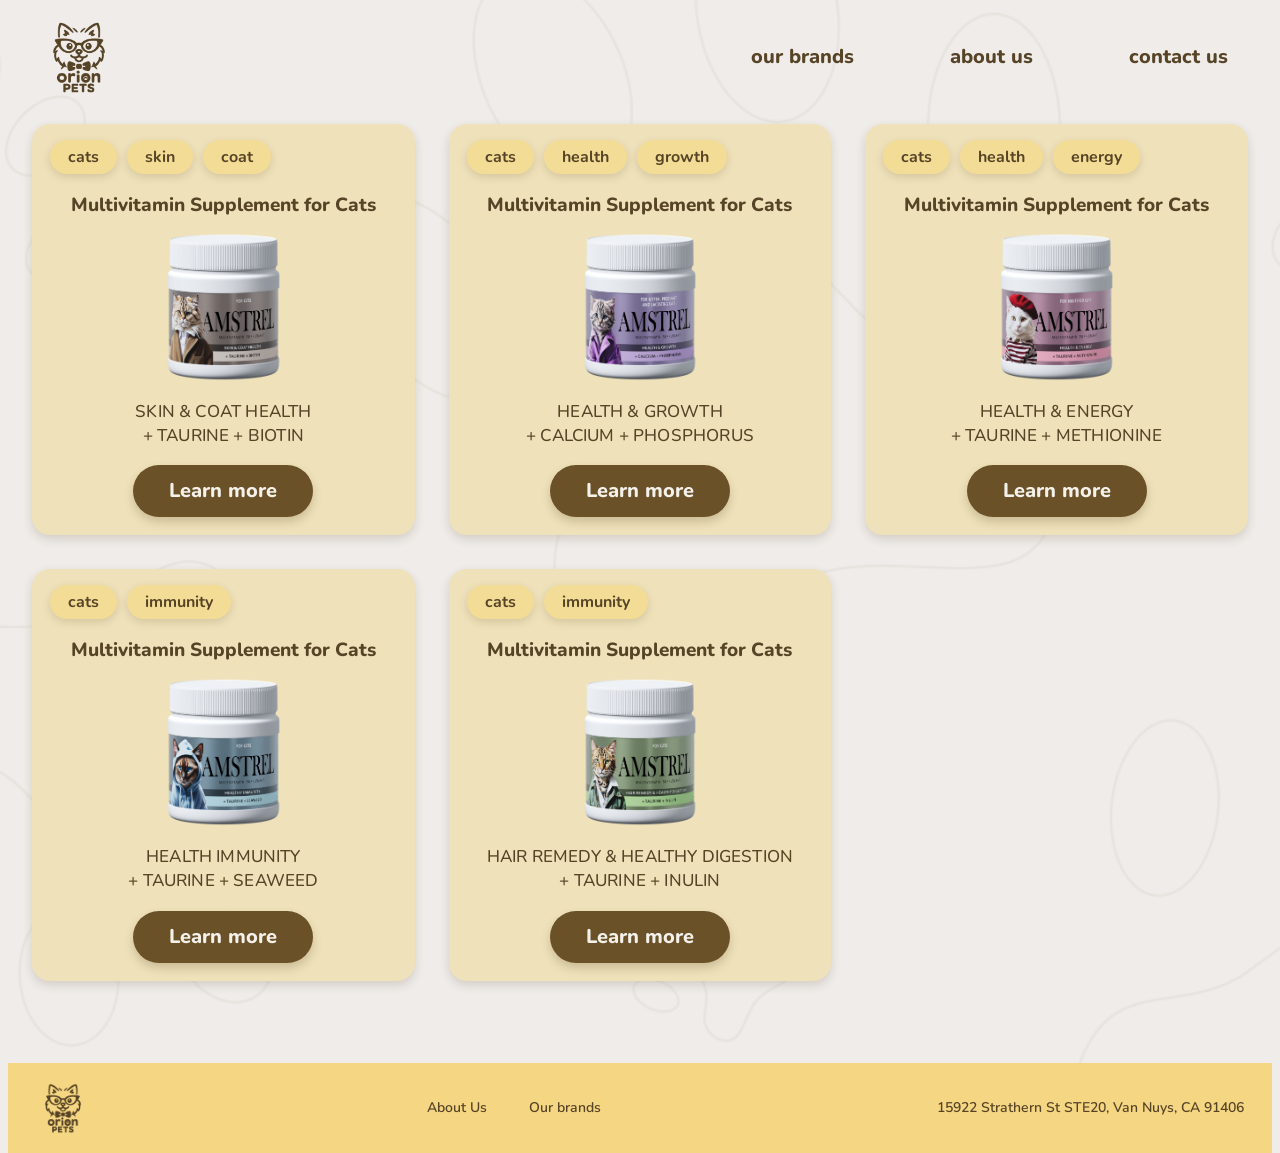
==== brands.html @ 27f341f9 "added brands page main structure + assets" ====
<!DOCTYPE html>
<html lang="en">
<head>
    <meta charset="UTF-8">
    <meta name="viewport" content="width=device-width, initial-scale=1.0">
    <title>Our Brands | Orion Pets</title>

    <link rel="stylesheet" href="brand-styles.css">
    <link href="https://fonts.googleapis.com/css2?family=Nunito:wght@400;500;600;700;800&display=swap" rel="stylesheet">
</head>
<body>
    <div class="page-wrapper">
        <nav class="navbar">
            <a href="index.html" class="logo-link">
                <img src="./assets/logo.png" alt="Orion Pets logo" class="logo">
            </a>

            <div class="nav-links">
                <a href="brands.html">our brands</a>
                <a href="index.html#about">about us</a>
                <a href="index.html#contact">contact us</a>
            </div>
        </nav>

        <main class="brands-page">
            <section class="brands-grid">

                <!-- CARD 1 done -->
                <article class="product-card">
                    <div class="product-tags">
                        <span class="product-tag">cats</span>
                        <span class="product-tag">skin</span>
                        <span class="product-tag">coat</span>
                    </div>

                    <h3 class="product-subtitle">Multivitamin Supplement for Cats</h3>

                    <div class="product-image-wrap">
                        <img src="./assets/cats_skin_coat.png" alt="Amstrel cat supplement for skin and coat health">
                    </div>

                    <p class="product-title">
                        SKIN & COAT HEALTH<br>
                        + TAURINE + BIOTIN
                    </p>

                    <a href="product-cat-skin-coat.html" class="product-btn">Learn more</a>
                </article>

                <!-- CARD 2 done -->
                <article class="product-card">
                    <div class="product-tags">
                        <span class="product-tag">cats</span>
                        <span class="product-tag">health</span>
                        <span class="product-tag">growth</span>
                    </div>

                    <h3 class="product-subtitle">Multivitamin Supplement for Cats</h3>

                    <div class="product-image-wrap">
                        <img src="./assets/cat_health_growth.png" alt="Amstrel cat supplement for health and growth">
                    </div>

                    <p class="product-title">
                        HEALTH & GROWTH<br>
                        + CALCIUM + PHOSPHORUS
                    </p>

                    <a href="product-cat-health-growth.html" class="product-btn">Learn more</a>
                </article>

                <!-- CARD 3 done -->
                <article class="product-card">
                    <div class="product-tags">
                        <span class="product-tag">cats</span>
                        <span class="product-tag">health</span>
                        <span class="product-tag">energy</span>
                    </div>

                    <h3 class="product-subtitle">Multivitamin Supplement for Cats</h3>

                    <div class="product-image-wrap">
                        <img src="./assets/cats_health_energy.png" alt="Amstrel cat supplement for health and energy">
                    </div>

                    <p class="product-title">
                        HEALTH & ENERGY<br>
                        + TAURINE + METHIONINE
                    </p>

                    <a href="product-cat-health-energy.html" class="product-btn">Learn more</a>
                </article>

                <!-- CARD 4 done-->
                <article class="product-card">
                    <div class="product-tags">
                        <span class="product-tag">cats</span>
                        <span class="product-tag">immunity</span>
                    </div>

                    <h3 class="product-subtitle">Multivitamin Supplement for Cats</h3>

                    <div class="product-image-wrap">
                        <img src="./assets/cats_immunity.png" alt="Amstrel cat supplement for immunity support">
                    </div>

                    <p class="product-title">
                        HEALTH IMMUNITY<br>
                        + TAURINE + SEAWEED
                    </p>

                    <a href="product-cat-immunity.html" class="product-btn">Learn more</a>
                </article>

                <!--- CARD 5 done-->
                <article class="product-card">
                    <div class="product-tags">
                        <span class="product-tag">cats</span>
                        <span class="product-tag">immunity</span>
                    </div>

                    <h3 class="product-subtitle">Multivitamin Supplement for Cats</h3>

                    <div class="product-image-wrap">
                        <img src="./assets/cats_taurine.png" alt="Amstrel cat supplement for healthy digestion and hair remedy">
                    </div>

                    <p class="product-title">
                        HAIR REMEDY & HEALTHY DIGESTION<br>
                        + TAURINE + INULIN
                    </p>

                    <a href="product-cat-hair-remedy.html" class="product-btn">Learn more</a>
                </article>
            </section>
        </main>

        <footer class="footer">
            <div class="footer-left">
                <img src="./assets/logo.png" alt="Orion Pets logo" class="footer-logo">
            </div>

            <div class="footer-center">
                <a href="index.html#about">About Us</a>
                <a href="brands.html">Our brands</a>
            </div>

            <div class="footer-right">
                <p>15922 Strathern St STE20, Van Nuys, CA 91406</p>
            </div>
        </footer>
    </div>
</body>
</html>
---- brand-styles.css ----
:root {
    --bg: #efece9;
    --text: #574427;
    --accent: #f5d682;
    --card: #efe1b6;
    --contact-bar: #574427;
    --shadow: 0 4px 10px rgba(87, 68, 39, 0.18);
    --radius: 15px;
    --max-width: 1280px;
}

* {
    box-sizing: border-box;
}

html {
    scroll-behavior: smooth;
}

body {
    margin: 0;
    min-height: 100vh;
    font-family: "Nunito", sans-serif;
    color: var(--text);
    background-color: var(--bg);
    background-image: url("./assets/bg.png");
    background-size: cover;
    background-position: center;
    background-repeat: no-repeat;
}

img {
    display: block;
    max-width: 100%;
}

a {
    color: inherit;
}

.page-wrapper {
    width: 100%;
    margin: 0 auto;
    padding: 0 8px;
}

/* NAVBAR */
.navbar {
    display: flex;
    align-items: center;
    justify-content: space-between;
    gap: 32px;
    padding: 18px 32px 10px;
}

.logo-link {
    flex-shrink: 0;
}

.logo {
    width: 78px;
    height: auto;
}

.nav-links {
    display: flex;
    align-items: center;
    justify-content: center;
    gap: 72px;
    flex-wrap: wrap;
}

.nav-links a {
    text-decoration: none;
    color: var(--text);
    font-weight: 800;
    font-size: 20px;
    line-height: 1;
    padding: 10px 12px;
    border-radius: 999px;
    transition: background-color 0.2s ease, color 0.2s ease, transform 0.2s ease;
}

.nav-links a:hover {
    background-color: #574427;
    color: #D9D9D9;
    transform: translateY(-1px);
}

/* MAIN */
main {
    padding: 8px 24px 40px;
}

/* HERO */
.hero {
    display: grid;
    grid-template-columns: 1fr 1.7fr;
    gap: 32px;
    align-items: start;
    margin-top: 8px;
}

.hero-image-card {
    border-radius: var(--radius);
    overflow: hidden;
    max-width: 380px;
}

.hero-image-card img {
    width: 100%;
    height: 100%;
    object-fit: cover;
}

.hero-content {
    max-width: 760px;
}

.hero-content h1 {
    margin: 0 0 12px;
    font-size: clamp(2rem, 3vw, 3rem);
    line-height: 1.1;
    font-weight: 800;
    text-decoration: none;
    text-decoration-thickness: 2px;
    text-underline-offset: 3px;
}

.hero-content p {
    margin: 0 0 20px;
    font-size: 20px;
    line-height: 1.45;
    max-width: 760px;
}

.btn {
    position: relative;
    display: inline-flex;
    align-items: center;
    justify-content: center;

    min-width: 220px;
    padding: 16px 32px;
    border-radius: 15px;
    text-decoration: none;
    font-size: 28px;
    font-weight: 800;
    box-shadow: var(--shadow);

    transition: all 0.2s ease;
}

.btn::after {
    content: "🐾";
    position: absolute;
    right: 16px; /* distance from edge */
    font-size: 20px;

    opacity: 0;
    transform: translateX(-6px);
    transition: all 0.2s ease;
}

.btn:hover::after {
    opacity: 1;
    transform: translateX(0);
}

.btn:hover {
    transform: translateY(-2px);
    box-shadow: 0 6px 14px rgba(87, 68, 39, 0.22);
    filter: brightness(1.02);
    gap: 12px;
}

.btn-primary {
    background-color: var(--accent);
    color: var(--text);
}

/* ABOUT */
.about-card {
    width: 100%;
    margin-top: 36px;
    background-color: var(--card);
    border-radius: var(--radius);
    box-shadow: var(--shadow);
    padding: 26px 34px;
    display: grid;
    grid-template-columns: 1.3fr 0.8fr;
    gap: 36px;
    align-items: center;
}

.about-text h2 {
    margin: 0 0 14px;
    font-size: 2rem;
    line-height: 1.1;
    font-weight: 800;
}

.about-text p {
    margin: 0 0 10px;
    font-size: 18px;
    line-height: 1.35;
    max-width: 700px;
}

.about-image-card {
    justify-self: end;
    width: 100%;
    max-width: 420px;
    border-radius: var(--radius);
    overflow: hidden;
}

.about-image-card img {
    width: 100%;
    height: 100%;
    object-fit: cover;
}

/* CONTACT */
.contact-section {
    margin-top: 34px;
    padding: 0 6px 10px;
}

.section-label {
    width: 100%;
    margin: 0 0 14px;
    background-color: var(--contact-bar);
    color: #ffffff;
    text-align: center;
    font-size: 2rem;
    font-weight: 800;
    line-height: 1;
    padding: 12px 20px;
    border-radius: var(--radius);
    box-shadow: var(--shadow);
}

.contact-intro {
    margin: 0 0 18px;
    text-align: center;
    font-size: 18px;
    font-weight: 600;
}

.contact-grid {
    display: grid;
    grid-template-columns: 0.95fr 1.05fr;
    gap: 36px;
    align-items: start;
    justify-items: center;
    max-width: 860px;
    margin: 0 auto;
}

.contact-details {
    width: 100%;
    max-width: 360px;
    padding-top: 6px;
}

.contact-item {
    display: flex;
    align-items: flex-start;
    gap: 12px;
    margin-bottom: 18px;
    font-size: 18px;
    font-weight: 600;
}

.contact-item a {
    text-decoration: none;
    border-bottom: 1px solid rgba(87, 68, 39, 0.35);
}

.contact-item a:hover {
    border-bottom-color: var(--text);
}

.contact-item p {
    margin: 0;
    line-height: 1.35;
}

.contact-icon {
    flex-shrink: 0;
    width: 28px;
    font-size: 22px;
    line-height: 1.1;
    text-align: center;
}

.map-card iframe {
    display: block;
    width: 100%;
    height: 100%;
    min-height: 220px;
}

/* FOOTER */
.footer {
    margin-top: 34px;
    background-color: var(--accent);
    padding: 18px 28px;
    display: grid;
    grid-template-columns: auto 1fr auto;
    align-items: center;
    gap: 24px;
}

.footer-logo {
    width: 54px;
    height: auto;
}

.footer-center {
    display: flex;
    align-items: center;
    justify-content: center;
    gap: 42px;
    flex-wrap: wrap;
}

.footer-center a,
.footer-right p {
    margin: 0;
    text-decoration: none;
    font-size: 14px;
    font-weight: 600;
}

.footer-right {
    text-align: right;
}

/* TABLET */
@media (max-width: 1100px) {
    .nav-links {
        gap: 40px;
    }

    .hero {
        grid-template-columns: 1fr;
    }

    .hero-image-card {
        max-width: 420px;
    }

    .about-card {
        grid-template-columns: 1fr;
    }

    .about-image-card {
        justify-self: start;
        max-width: 420px;
    }

    .contact-grid {
        grid-template-columns: 1fr;
    }

    .footer {
        grid-template-columns: 1fr;
        justify-items: center;
        text-align: center;
    }

    .footer-right {
        text-align: center;
    }
}

/* MOBILE */
@media (max-width: 700px) {
    .page-wrapper {
        padding: 0;
    }

    .navbar {
        flex-direction: column;
        align-items: center;
        gap: 16px;
        padding: 18px 18px 8px;
    }

    .logo {
        width: 64px;
    }

    .nav-links {
        gap: 12px;
        width: 100%;
    }

    .nav-links a {
        font-size: 16px;
        padding: 10px 12px;
    }

    main {
        padding: 8px 16px 28px;
    }

    .hero {
        gap: 22px;
    }

    .hero-content h1 {
        font-size: 1.9rem;
    }

    .hero-content p,
    .about-text p,
    .contact-intro,
    .contact-item {
        font-size: 16px;
    }

    .btn {
        width: 100%;
        min-width: 0;
        font-size: 24px;
        padding: 14px 20px;
    }

    .about-card {
        padding: 20px;
        gap: 22px;
    }

    .about-text h2 {
        font-size: 1.7rem;
    }

    .section-label {
        font-size: 1.6rem;
        padding: 12px 16px;
    }

    .footer {
        padding: 16px;
    }

    .footer-center {
        gap: 18px;
    }
}
/* BRANDS PAGE */
.brands-page {
    padding: 18px 24px 48px;
}

.brands-grid {
    display: grid;
    grid-template-columns: repeat(3, minmax(0, 1fr));
    gap: 34px;
    align-items: stretch;
}

.product-card {
    background-color: var(--card);
    border-radius: 18px;
    box-shadow: var(--shadow);
    padding: 16px 18px 18px;
    min-height: 395px;

    display: flex;
    flex-direction: column;
    align-items: center;
    text-align: center;

    position: relative;
    overflow: hidden;
}

.product-card::before {
    content: "";
    position: absolute;
    inset: 0;
    background-image: url("./assets/bg.png");
    background-size: cover;
    background-position: center;
    opacity: 0.08;
    pointer-events: none;
}

.product-card > * {
    position: relative;
    z-index: 1;
}

.product-tags {
    width: 100%;
    display: flex;
    flex-wrap: wrap;
    gap: 10px;
    justify-content: flex-start;
    margin-bottom: 14px;
}

.product-tag {
    display: inline-flex;
    align-items: center;
    justify-content: center;
    min-height: 34px;
    padding: 6px 18px;
    background-color: #f3dd96;
    color: var(--text);
    border-radius: 999px;
    font-size: 16px;
    font-weight: 700;
    line-height: 1;
    box-shadow: 0 3px 8px rgba(87, 68, 39, 0.18);
}

.product-subtitle {
    margin: 6px 0 14px;
    font-size: 19px;
    line-height: 1.25;
    font-weight: 800;
}

.product-image-wrap {
    width: 150px;
    height: 150px;
    margin-bottom: 18px;
    display: flex;
    align-items: center;
    justify-content: center;
}

.product-image-wrap img {
    width: 100%;
    height: 100%;
    object-fit: contain;
}

.product-title {
    margin: 0 0 18px;
    font-size: 17px;
    line-height: 1.4;
    font-weight: 500;
    letter-spacing: 0.01em;
    text-transform: uppercase;
}

.product-btn {
    margin-top: auto;
    display: inline-flex;
    align-items: center;
    justify-content: center;
    min-width: 180px;
    padding: 16px 24px;
    border-radius: 999px;
    background-color: #6b5128;
    color: #f4f1eb;
    text-decoration: none;
    font-size: 20px;
    font-weight: 800;
    line-height: 1;
    box-shadow: 0 5px 10px rgba(87, 68, 39, 0.24);
    transition: transform 0.2s ease, box-shadow 0.2s ease, filter 0.2s ease;
}

.product-btn:hover {
    transform: translateY(-2px);
    box-shadow: 0 7px 14px rgba(87, 68, 39, 0.28);
    filter: brightness(1.03);
}

/* TABLET */
@media (max-width: 1100px) {
    .brands-grid {
        grid-template-columns: repeat(2, minmax(0, 1fr));
    }
}

/* MOBILE */
@media (max-width: 700px) {
    .brands-page {
        padding: 10px 16px 32px;
    }

    .brands-grid {
        grid-template-columns: 1fr;
        gap: 22px;
    }

    .product-card {
        min-height: auto;
        padding: 16px;
    }

    .product-tag {
        font-size: 15px;
        padding: 6px 14px;
    }

    .product-subtitle {
        font-size: 18px;
    }

    .product-title {
        font-size: 16px;
    }

    .product-btn {
        width: 100%;
        min-width: 0;
        font-size: 18px;
        padding: 15px 20px;
    }
}
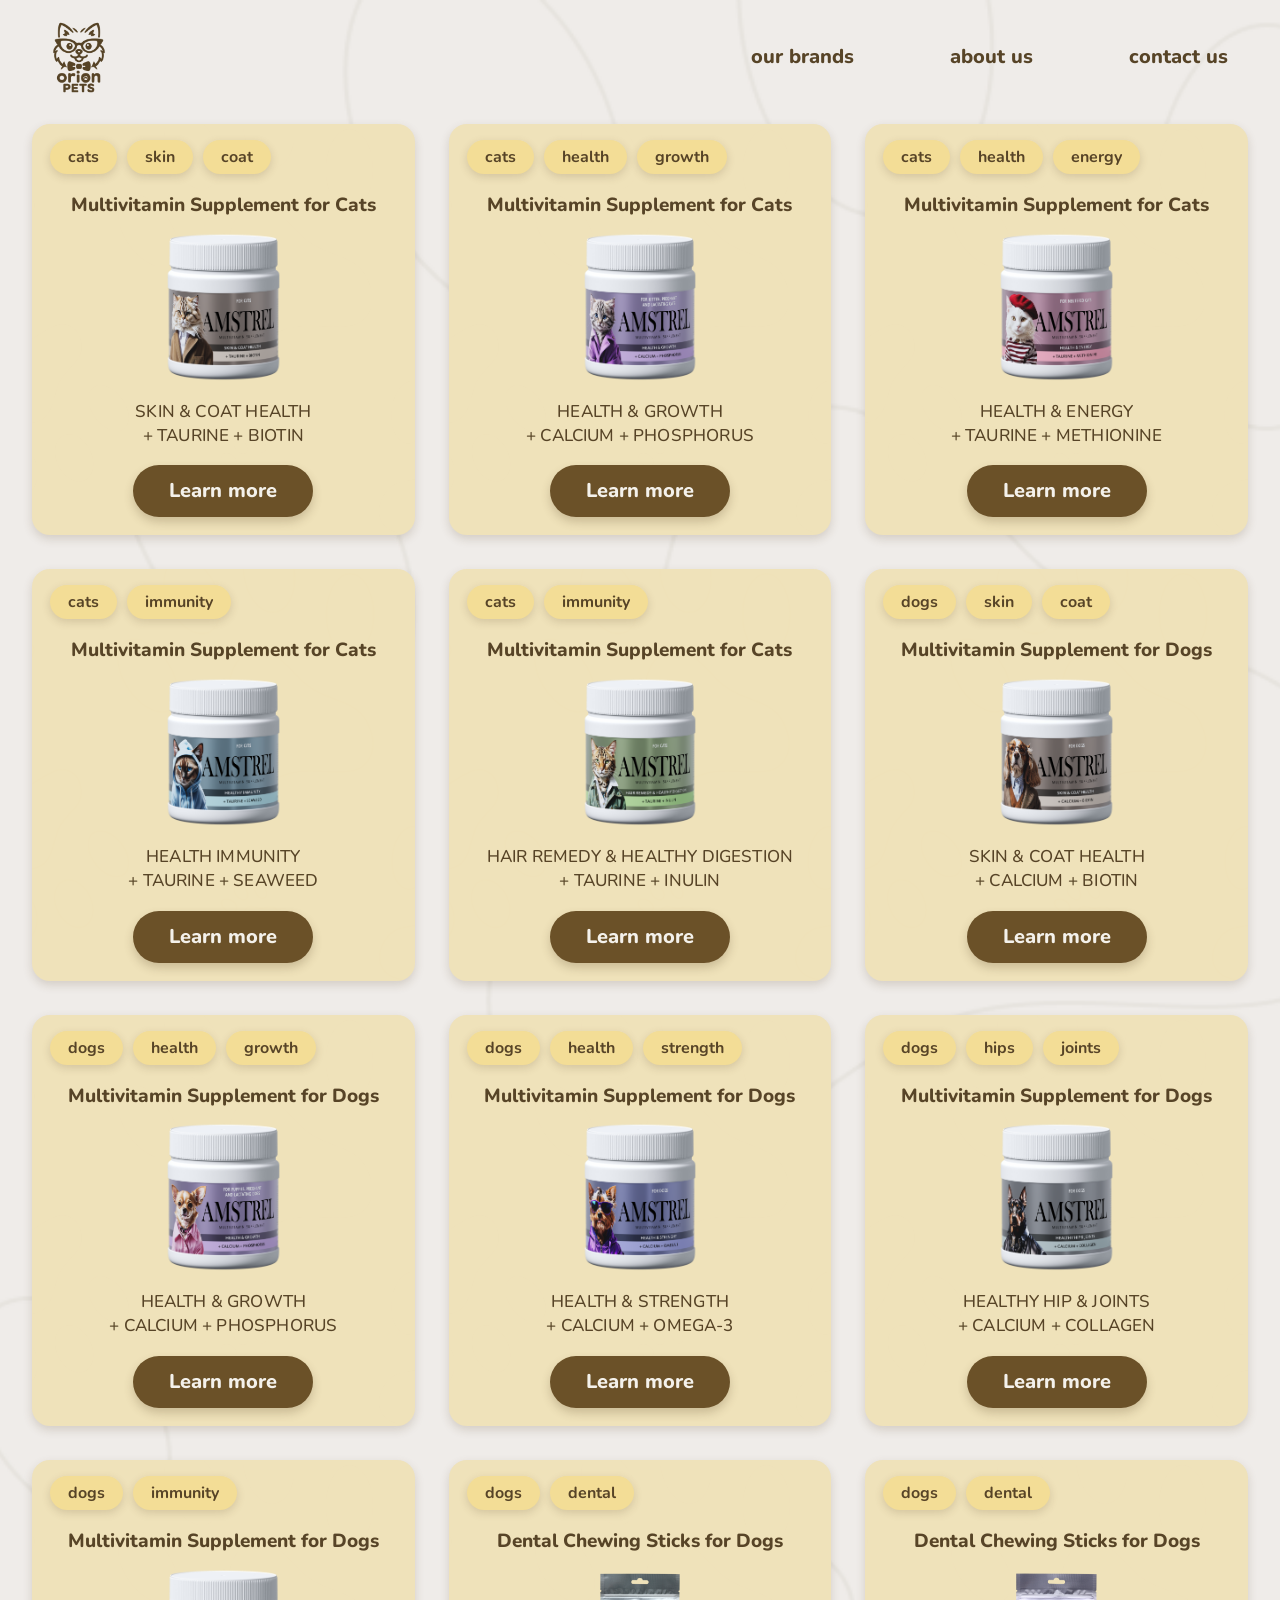
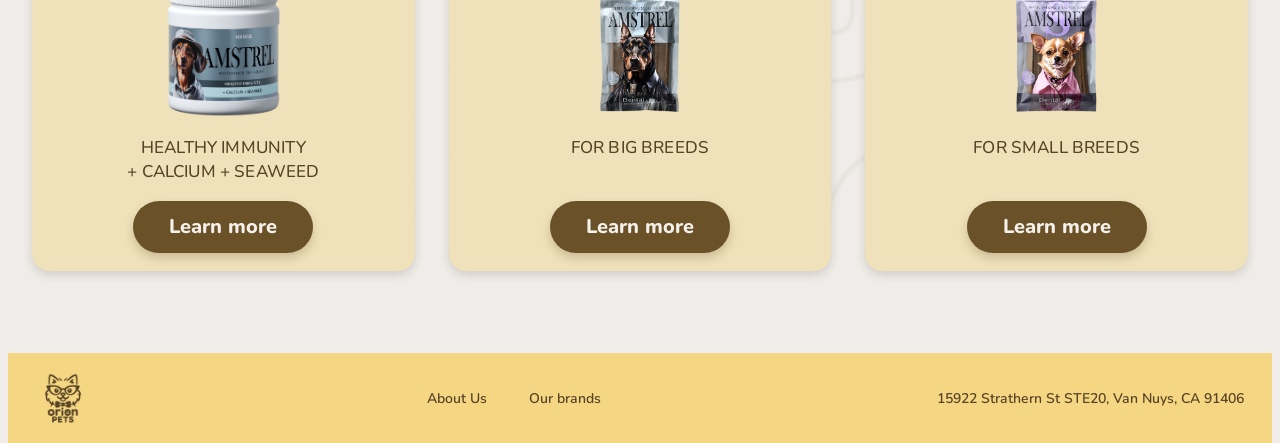
==== commit a2724a2b: "added the remaining product cards" ====
--- a/brands.html
+++ b/brands.html
@@ -132,6 +132,155 @@
 
                     <a href="product-cat-hair-remedy.html" class="product-btn">Learn more</a>
                 </article>
+
+                <!--- CARD 6 done-->
+                <article class="product-card">
+                    <div class="product-tags">
+                        <span class="product-tag">dogs</span>
+                        <span class="product-tag">skin</span>
+                        <span class="product-tag">coat</span>
+                    </div>
+
+                    <h3 class="product-subtitle">Multivitamin Supplement for Dogs</h3>
+
+                    <div class="product-image-wrap">
+                        <img src="./assets/dogs_calcium.png" alt="Amstrel dog supplement for skin and coat health">
+                    </div>
+
+                    <p class="product-title">
+                        SKIN & COAT HEALTH<br>
+                        + CALCIUM + BIOTIN
+                    </p>
+
+                    <a href="product-cat-skin-coat.html" class="product-btn">Learn more</a>
+                </article>
+
+                <!--- CARD 7 done-->
+                <article class="product-card">
+                    <div class="product-tags">
+                        <span class="product-tag">dogs</span>
+                        <span class="product-tag">health</span>
+                        <span class="product-tag">growth</span>
+                    </div>
+
+                    <h3 class="product-subtitle">Multivitamin Supplement for Dogs</h3>
+
+                    <div class="product-image-wrap">
+                        <img src="./assets/dogs_health_growth.png" alt="Amstrel dog supplement for health and growth">
+                    </div>
+
+                    <p class="product-title">
+                        HEALTH & GROWTH<br>
+                        + CALCIUM + PHOSPHORUS
+                    </p>
+
+                    <a href="product-dog-health-growth.html" class="product-btn">Learn more</a>
+                </article>
+
+                <!--- CARD 8 done-->
+                <article class="product-card">
+                    <div class="product-tags">
+                        <span class="product-tag">dogs</span>
+                        <span class="product-tag">health</span>
+                        <span class="product-tag">strength</span>
+                    </div>
+
+                    <h3 class="product-subtitle">Multivitamin Supplement for Dogs</h3>
+
+                    <div class="product-image-wrap">
+                        <img src="./assets/dogs_health_strength.png" alt="Amstrel dog supplement for health and strength">
+                    </div>
+
+                    <p class="product-title">
+                        HEALTH & STRENGTH<br>
+                        + CALCIUM + OMEGA-3
+                    </p>
+
+                    <a href="product-dog-health-strength.html" class="product-btn">Learn more</a>
+                </article>
+
+                <!--- CARD 8 done-->
+                <article class="product-card">
+                    <div class="product-tags">
+                        <span class="product-tag">dogs</span>
+                        <span class="product-tag">hips</span>
+                        <span class="product-tag">joints</span>
+                    </div>
+
+                    <h3 class="product-subtitle">Multivitamin Supplement for Dogs</h3>
+
+                    <div class="product-image-wrap">
+                        <img src="./assets/dogs_hips_joints.png" alt="Amstrel dog supplement for hip and joint health">
+                    </div>
+
+                    <p class="product-title">
+                        HEALTHY HIP & JOINTS<br>
+                        + CALCIUM + COLLAGEN
+                    </p>
+
+                    <a href="product-dog-hips-joints.html" class="product-btn">Learn more</a>
+                </article>
+
+                <!--- CARD 9 done-->
+                <article class="product-card">
+                    <div class="product-tags">
+                        <span class="product-tag">dogs</span>
+                        <span class="product-tag">immunity</span>
+                    </div>
+
+                    <h3 class="product-subtitle">Multivitamin Supplement for Dogs</h3>
+
+                    <div class="product-image-wrap">
+                        <img src="./assets/dogs_immunity.png" alt="Amstrel dog supplement for immune system support">
+                    </div>
+
+                    <p class="product-title">
+                        HEALTHY IMMUNITY<br>
+                        + CALCIUM + SEAWEED
+                    </p>
+
+                    <a href="product-dog-immunity.html" class="product-btn">Learn more</a>
+                </article>
+
+                <!--- CARD 10 done-->
+                <article class="product-card">
+                    <div class="product-tags">
+                        <span class="product-tag">dogs</span>
+                        <span class="product-tag">dental</span>
+                    </div>
+
+                    <h3 class="product-subtitle">Dental Chewing Sticks for Dogs</h3>
+
+                    <div class="product-image-wrap">
+                        <img src="./assets/sticks_big.png" alt="Dental Chewwing Sticks for Dogs (Big)">
+                    </div>
+
+                    <p class="product-title">
+                        For Big Breeds<br>
+                    </p>
+
+                    <a href="product-dog-dental.html" class="product-btn">Learn more</a>
+                </article>
+
+                <!--- CARD 11 done-->
+                <article class="product-card">
+                    <div class="product-tags">
+                        <span class="product-tag">dogs</span>
+                        <span class="product-tag">dental</span>
+                    </div>
+
+                    <h3 class="product-subtitle">Dental Chewing Sticks for Dogs</h3>
+
+                    <div class="product-image-wrap">
+                        <img src="./assets/sticks_small.png" alt="Dental Chewwing Sticks for Dogs (Small)">
+                    </div>
+
+                    <p class="product-title">
+                        For Small Breeds<br>
+                    </p>
+
+                    <a href="product-dog-dental.html" class="product-btn">Learn more</a>
+                </article>
             </section>
         </main>
 
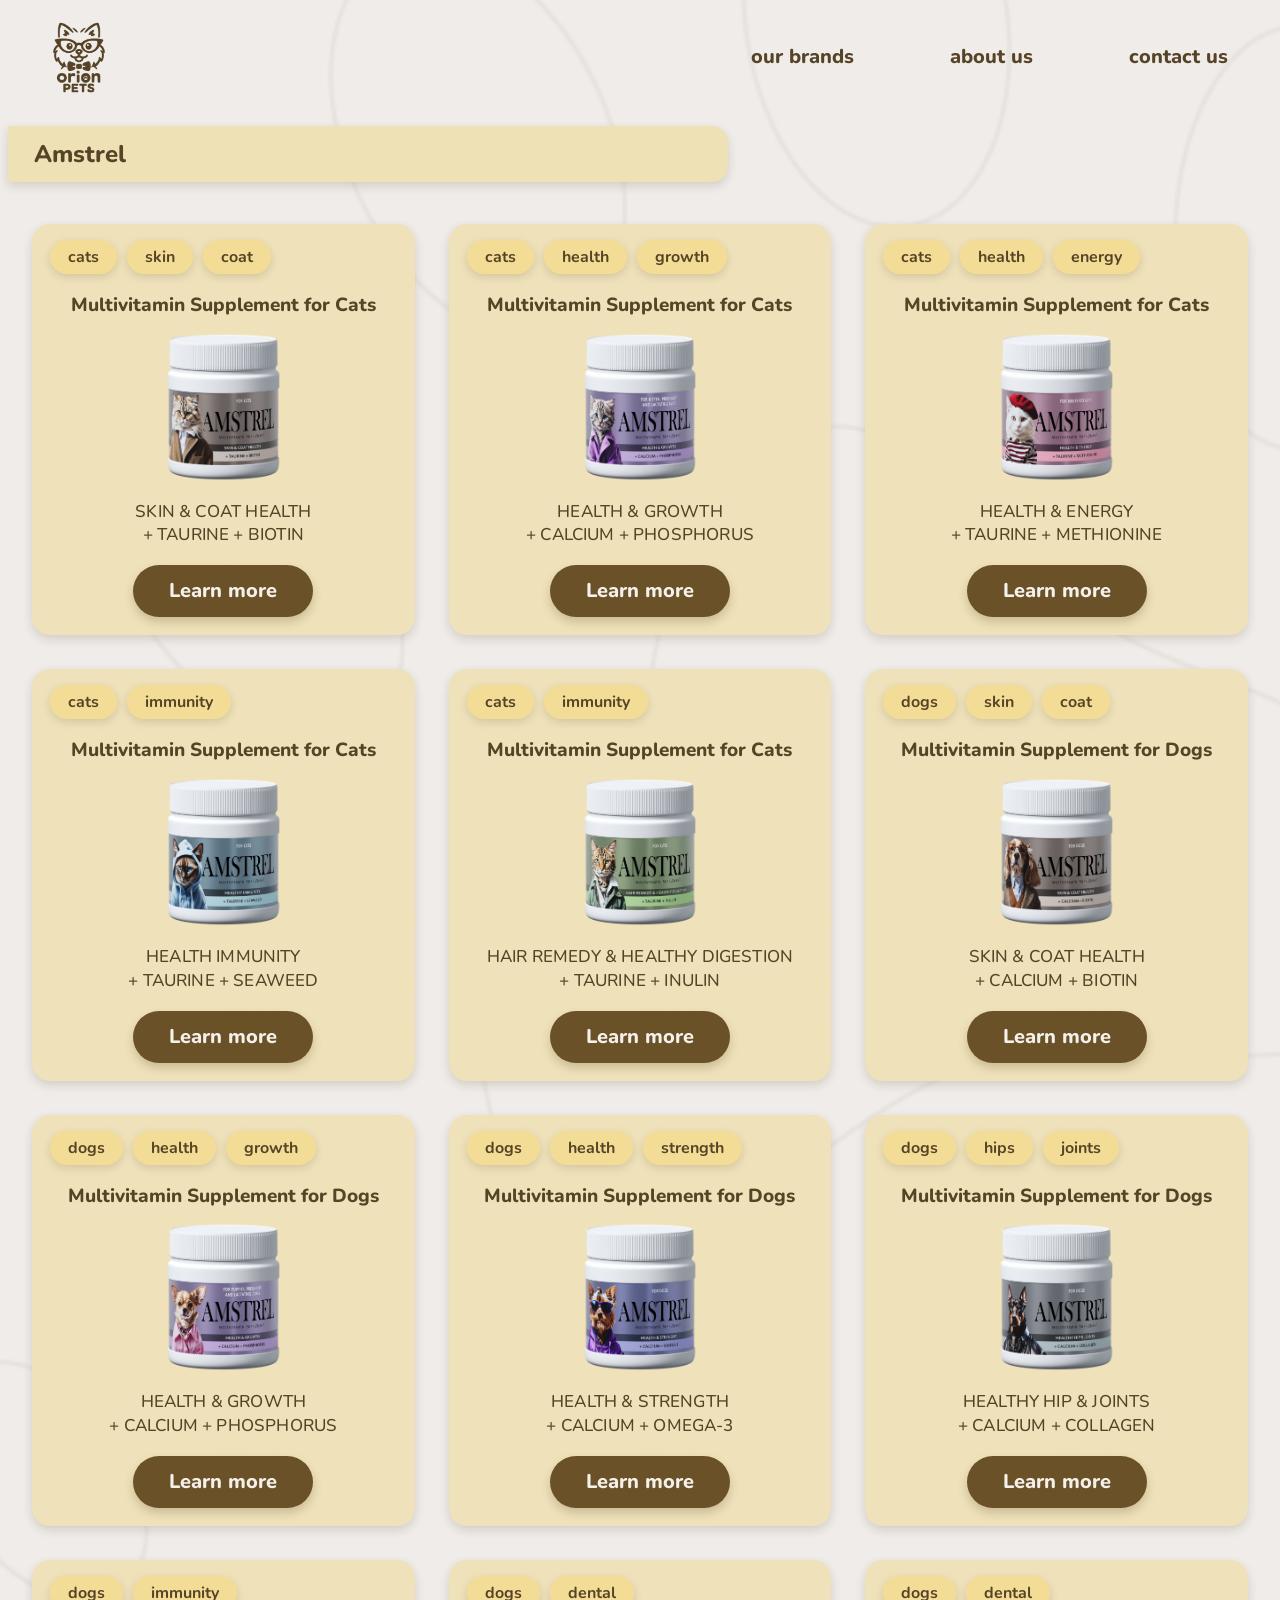
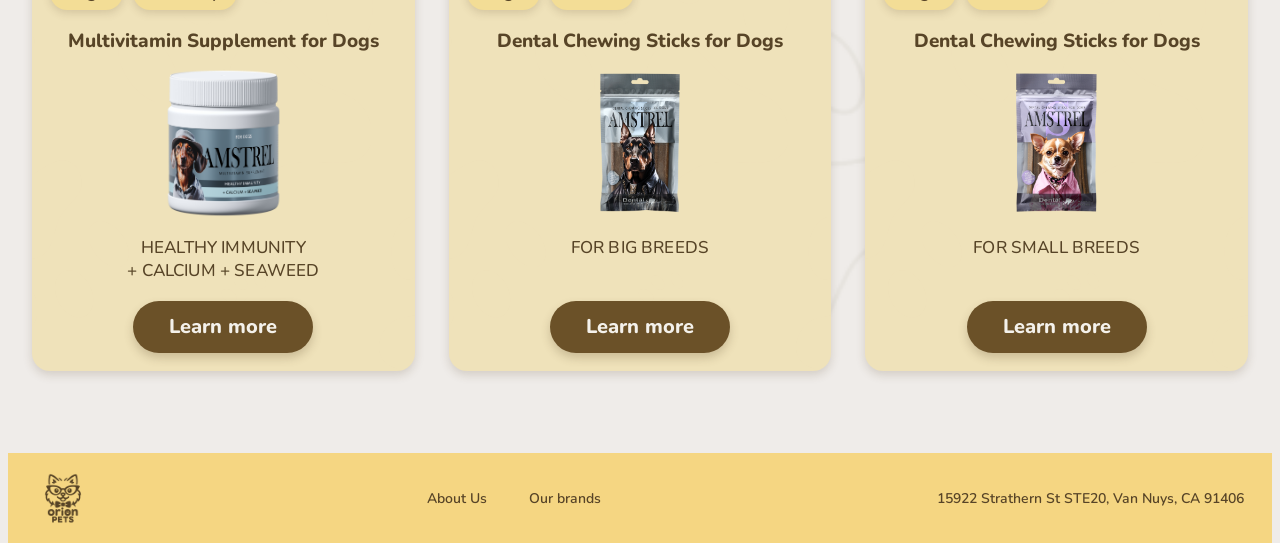
==== commit c248fe16: "added the amstrel name" ====
--- a/brands.html
+++ b/brands.html
@@ -21,6 +21,10 @@
                 <a href="index.html#contact">contact us</a>
             </div>
         </nav>
+        
+        <section class="brand-header">
+            <h2 class="brand-bar">Amstrel</h2>
+        </section>
 
         <main class="brands-page">
             <section class="brands-grid">
--- a/brand-styles.css
+++ b/brand-styles.css
@@ -92,6 +92,27 @@
     padding: 8px 24px 40px;
 }
 
+.brand-header {
+    width: 100%;
+    margin: 10px 0 24px;
+}
+
+.brand-bar {
+    width: 80%; /* control how far it goes */
+    max-width: 720px; /* optional cap */
+    
+    background-color: var(--card);
+    color: var(--text);
+
+    padding: 12px 26px;
+    border-radius: 0 16px 16px 0; /* only right side rounded */
+
+    font-size: 24px;
+    font-weight: 800;
+
+    box-shadow: var(--shadow);
+}
+
 /* HERO */
 .hero {
     display: grid;
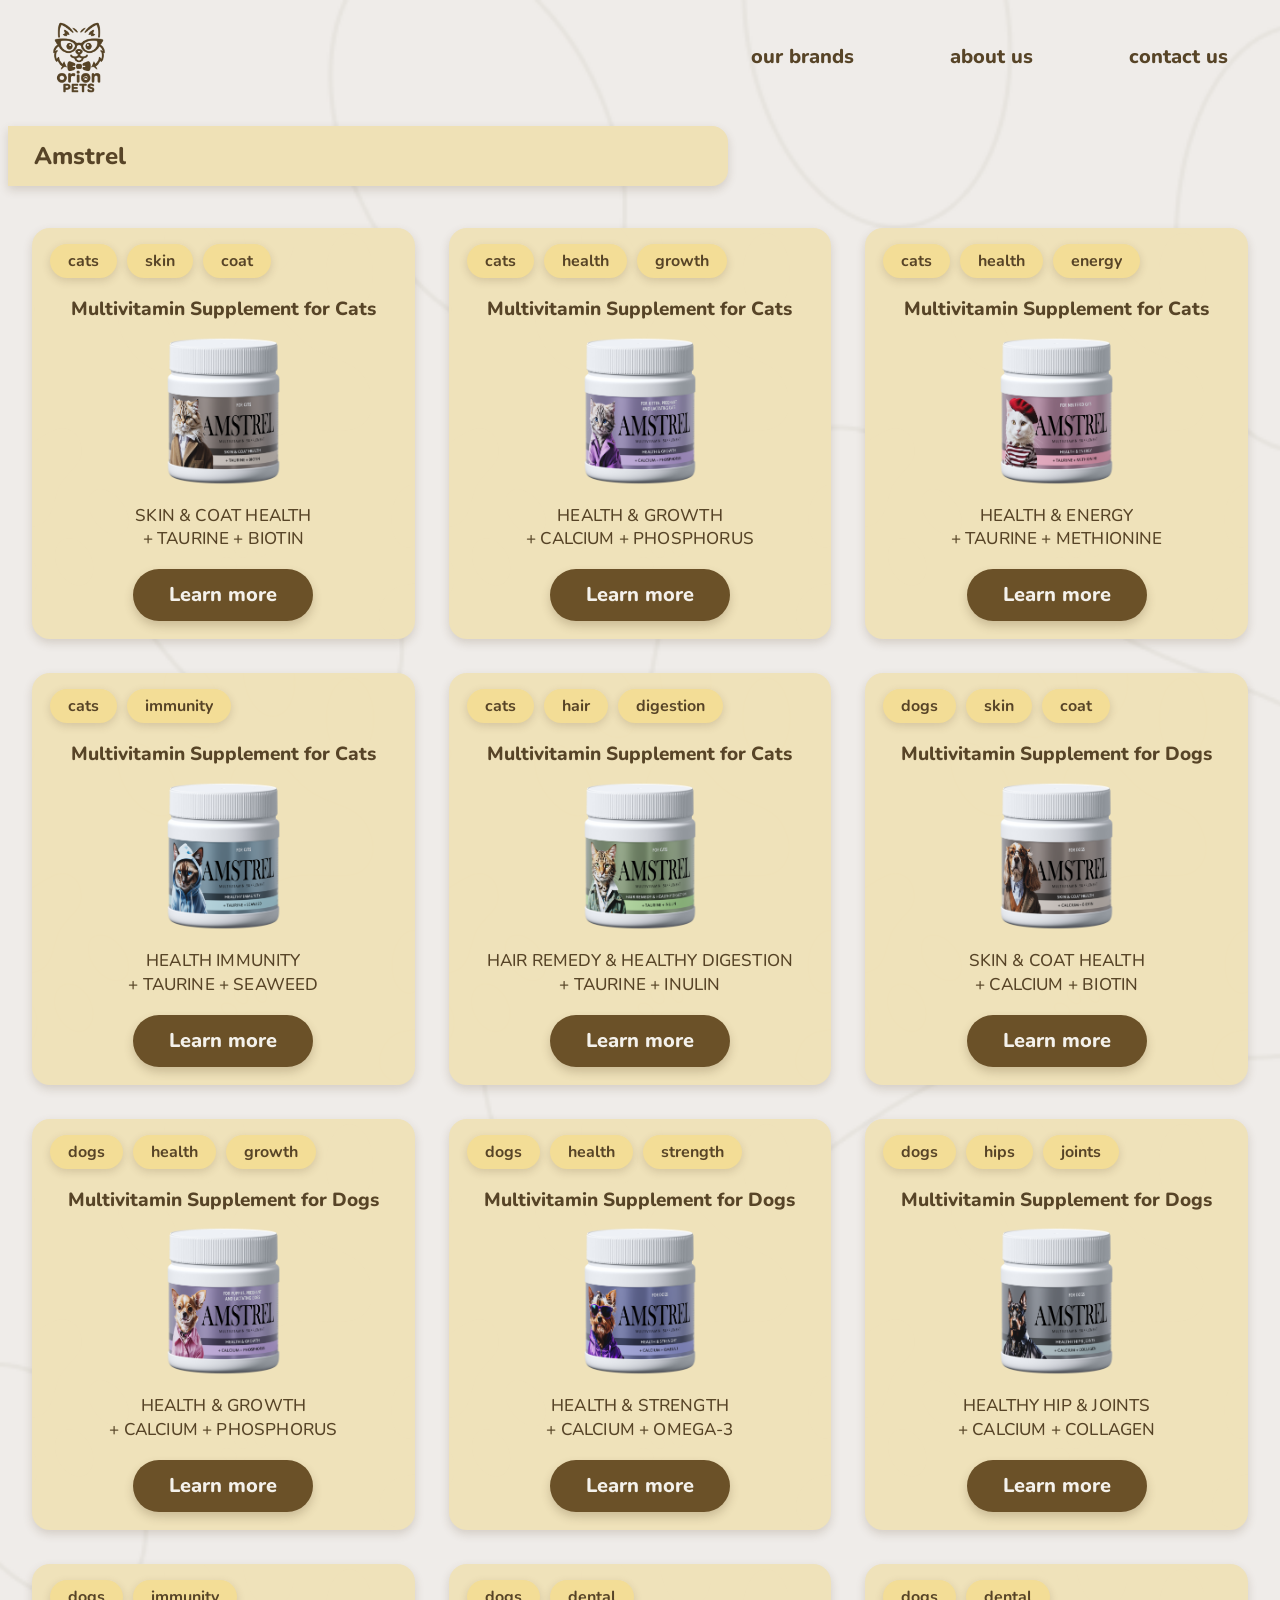
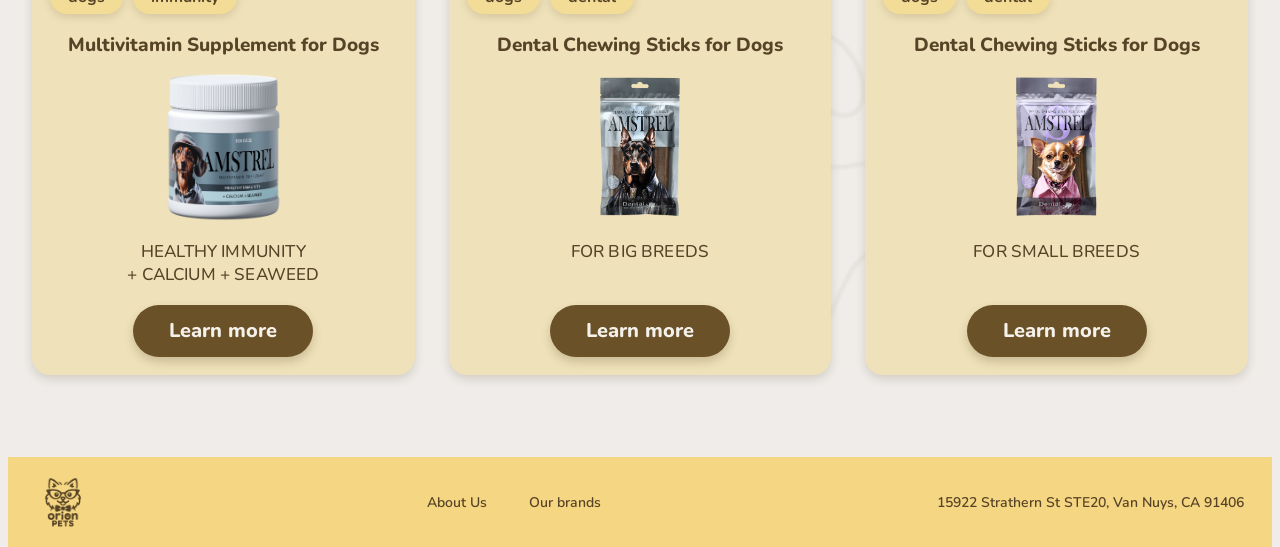
==== commit 63568cb6: "added a constructor for products, assets, added active class for the navabr" ====
--- a/brands.html
+++ b/brands.html
@@ -16,7 +16,7 @@
             </a>
 
             <div class="nav-links">
-                <a href="brands.html">our brands</a>
+                <a href="brands.html" class="active">our brands</a>
                 <a href="index.html#about">about us</a>
                 <a href="index.html#contact">contact us</a>
             </div>
@@ -120,7 +120,8 @@
                 <article class="product-card">
                     <div class="product-tags">
                         <span class="product-tag">cats</span>
-                        <span class="product-tag">immunity</span>
+                        <span class="product-tag">hair</span>
+                        <span class="product-tag">digestion</span>
                     </div>
 
                     <h3 class="product-subtitle">Multivitamin Supplement for Cats</h3>
--- a/brand-styles.css
+++ b/brand-styles.css
@@ -104,7 +104,7 @@
     background-color: var(--card);
     color: var(--text);
 
-    padding: 12px 26px;
+    padding: 14px 26px;
     border-radius: 0 16px 16px 0; /* only right side rounded */
 
     font-size: 24px;
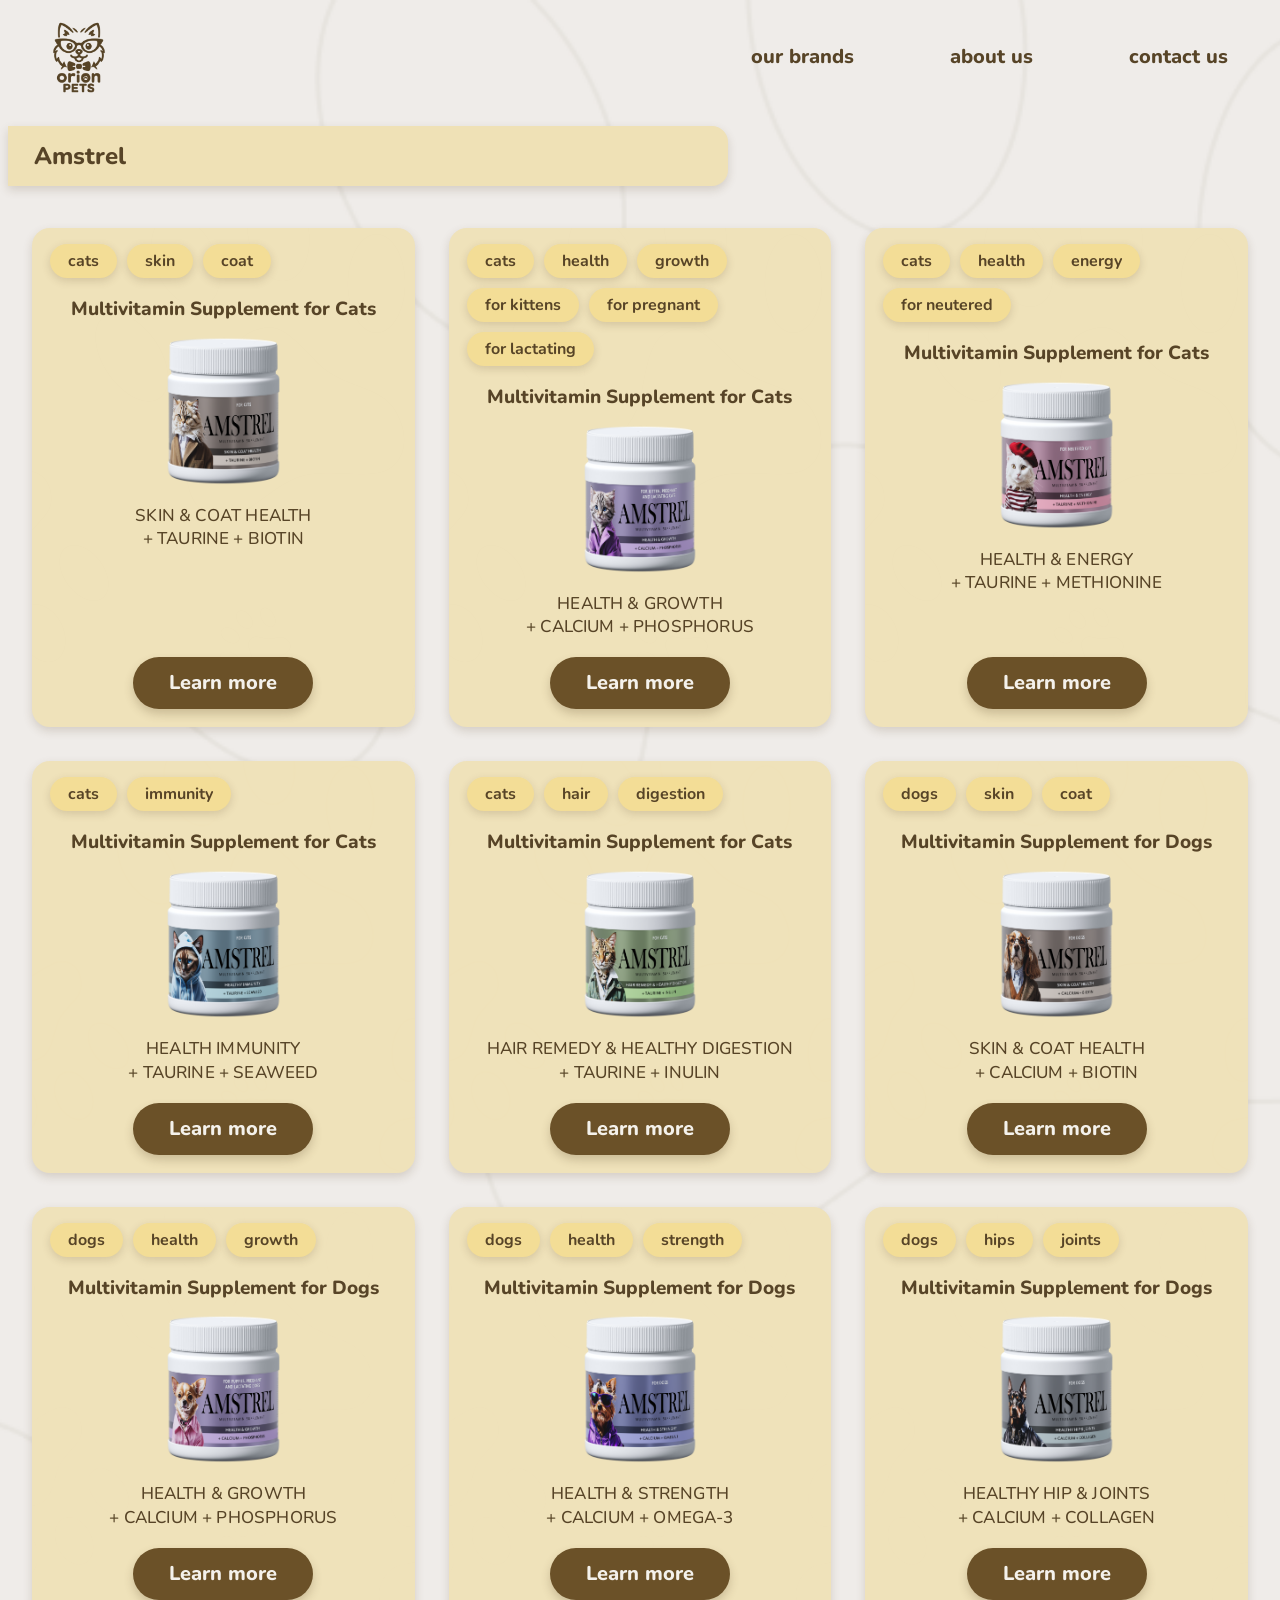
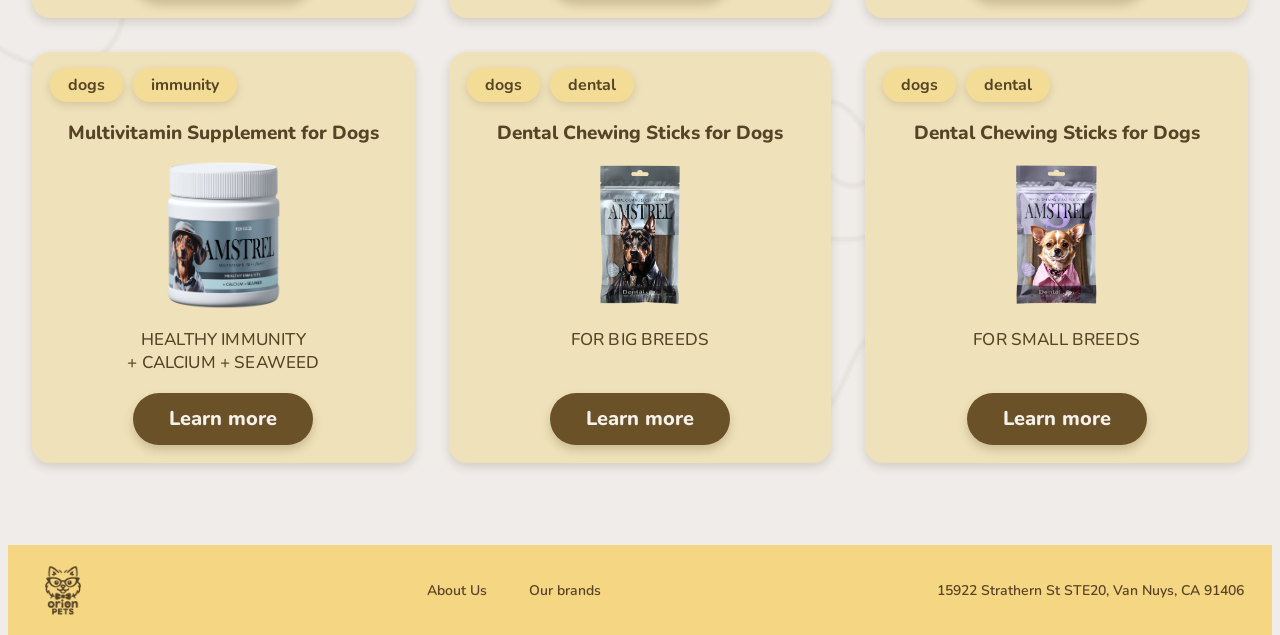
==== commit 92c101ac: "added same size ingr assets, product pages for all cats" ====
--- a/brands.html
+++ b/brands.html
@@ -57,6 +57,9 @@
                         <span class="product-tag">cats</span>
                         <span class="product-tag">health</span>
                         <span class="product-tag">growth</span>
+                        <span class="product-tag">for kittens</span>
+                        <span class="product-tag">for pregnant</span>
+                        <span class="product-tag">for lactating</span>
                     </div>
 
                     <h3 class="product-subtitle">Multivitamin Supplement for Cats</h3>
@@ -79,6 +82,7 @@
                         <span class="product-tag">cats</span>
                         <span class="product-tag">health</span>
                         <span class="product-tag">energy</span>
+                        <span class="product-tag">for neutered</span>
                     </div>
 
                     <h3 class="product-subtitle">Multivitamin Supplement for Cats</h3>
@@ -135,7 +139,7 @@
                         + TAURINE + INULIN
                     </p>
 
-                    <a href="product-cat-hair-remedy.html" class="product-btn">Learn more</a>
+                    <a href="product-cat-hair-digestion.html" class="product-btn">Learn more</a>
                 </article>
 
                 <!--- CARD 6 done-->
--- a/brand-styles.css
+++ b/brand-styles.css
@@ -128,6 +128,10 @@
     max-width: 380px;
 }
 
+.hero-image-card:hover{
+    transform: scale(1.05px);
+}
+
 .hero-image-card img {
     width: 100%;
     height: 100%;
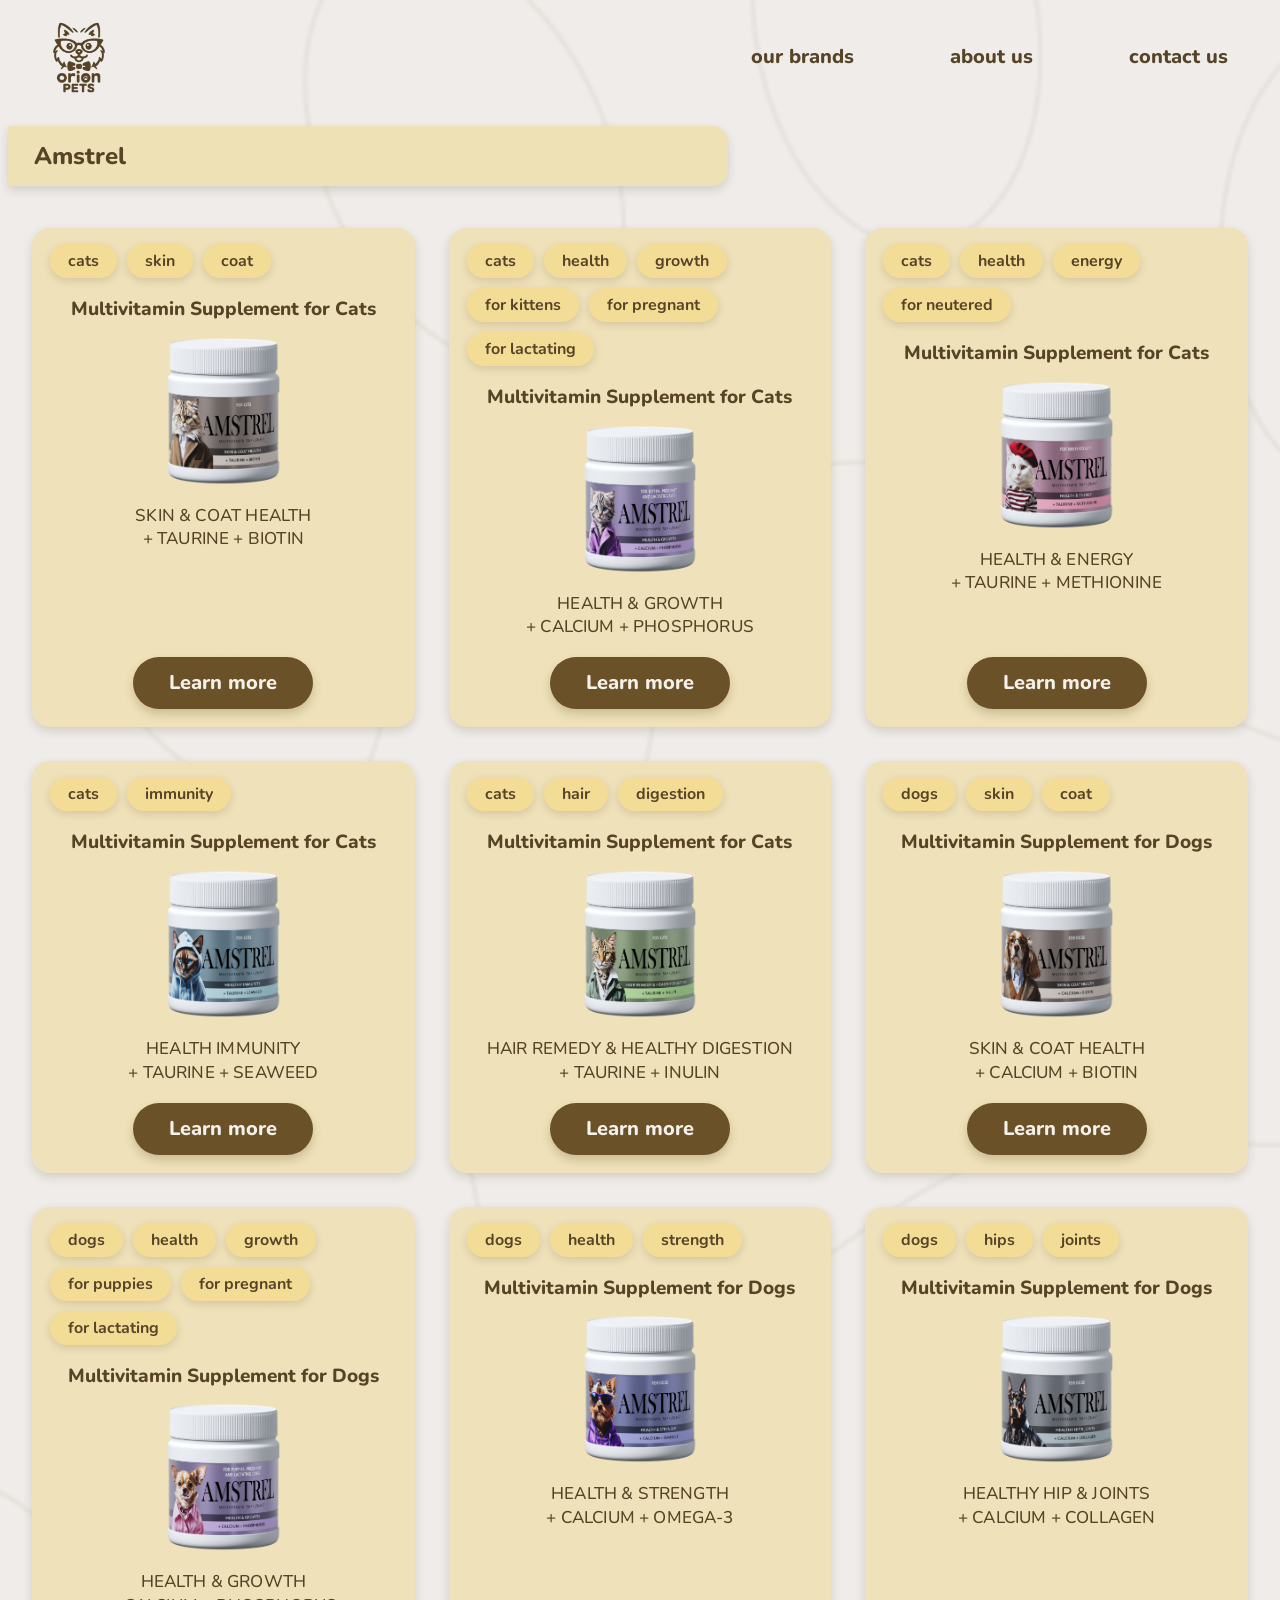
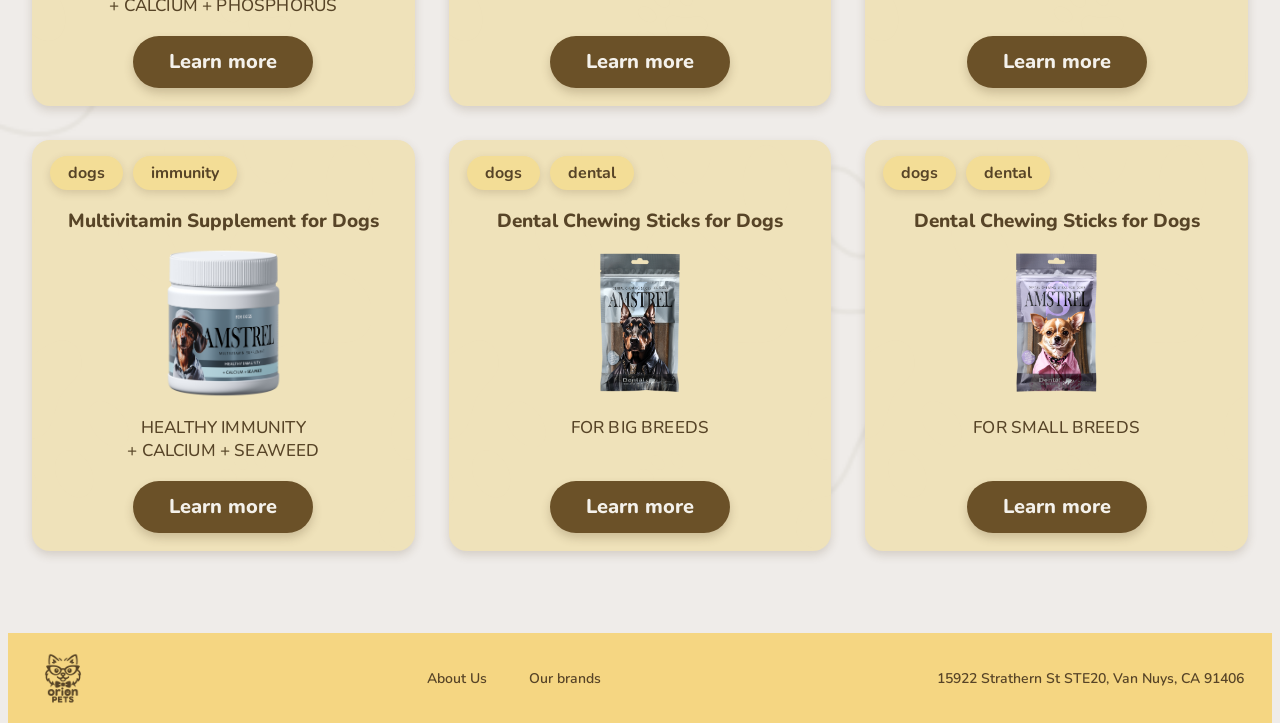
==== commit fd188f41: "added all dogs products + small changes to ingredients" ====
--- a/brands.html
+++ b/brands.html
@@ -161,7 +161,7 @@
                         + CALCIUM + BIOTIN
                     </p>
 
-                    <a href="product-cat-skin-coat.html" class="product-btn">Learn more</a>
+                    <a href="product-dog-skin-coat.html" class="product-btn">Learn more</a>
                 </article>
 
                 <!--- CARD 7 done-->
@@ -170,6 +170,9 @@
                         <span class="product-tag">dogs</span>
                         <span class="product-tag">health</span>
                         <span class="product-tag">growth</span>
+                        <span class="product-tag">for puppies</span>
+                        <span class="product-tag">for pregnant</span>
+                        <span class="product-tag">for lactating</span>
                     </div>
 
                     <h3 class="product-subtitle">Multivitamin Supplement for Dogs</h3>
@@ -268,7 +271,7 @@
                         For Big Breeds<br>
                     </p>
 
-                    <a href="product-dog-dental.html" class="product-btn">Learn more</a>
+                    <a href="product-dog-dental-big.html" class="product-btn">Learn more</a>
                 </article>
 
                 <!--- CARD 11 done-->
@@ -288,7 +291,7 @@
                         For Small Breeds<br>
                     </p>
 
-                    <a href="product-dog-dental.html" class="product-btn">Learn more</a>
+                    <a href="product-dog-dental-small.html" class="product-btn">Learn more</a>
                 </article>
             </section>
         </main>
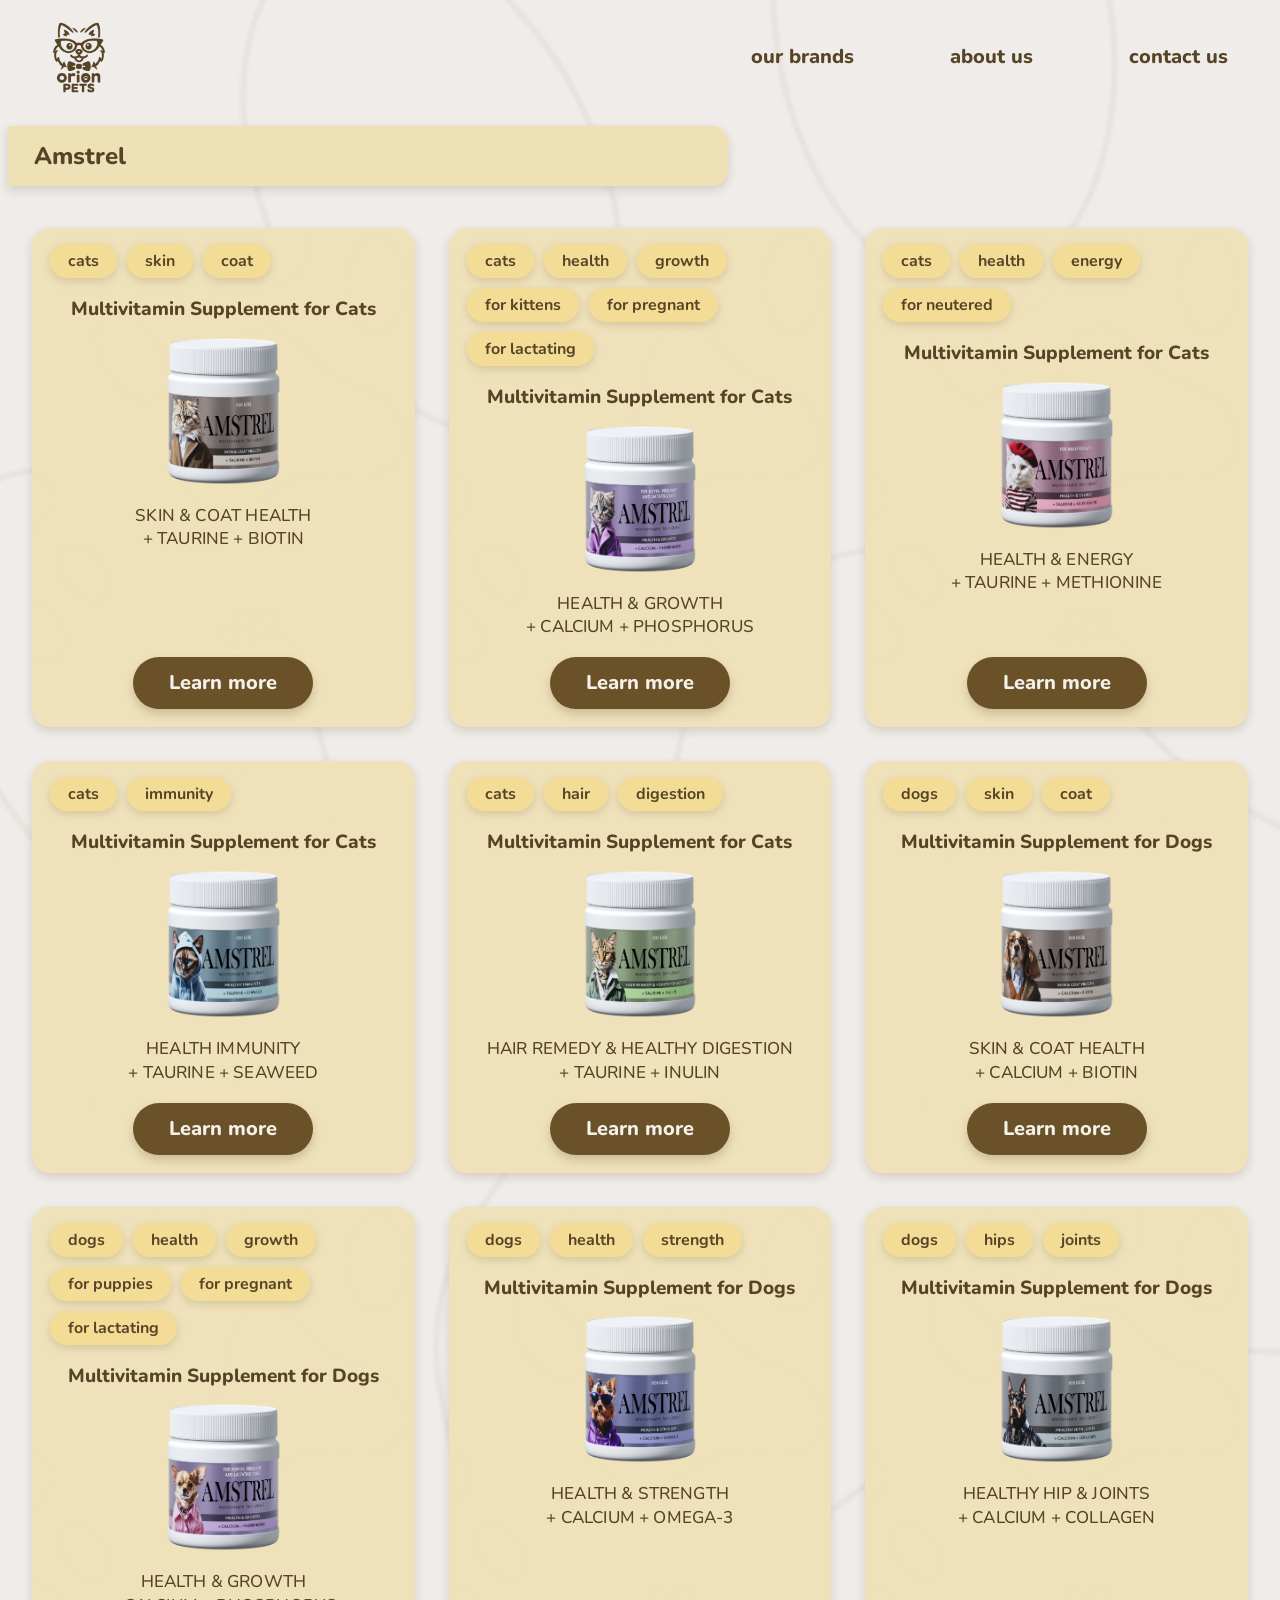
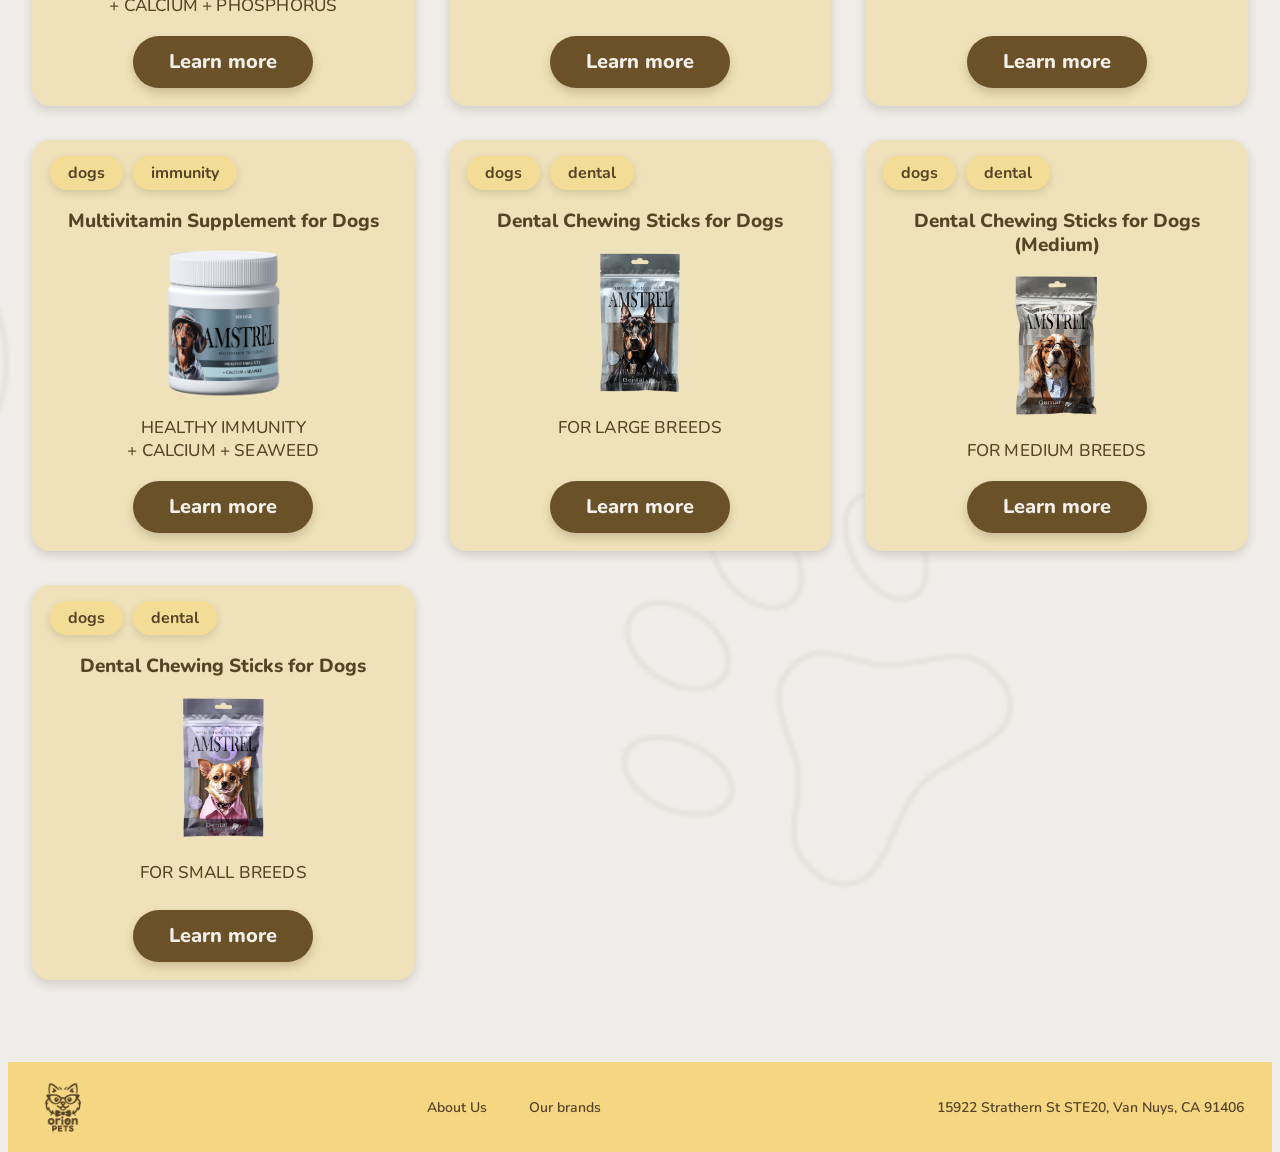
==== commit 60c3e4e1: "added med dental sticks, minor title changes" ====
--- a/brands.html
+++ b/brands.html
@@ -264,11 +264,11 @@
                     <h3 class="product-subtitle">Dental Chewing Sticks for Dogs</h3>
 
                     <div class="product-image-wrap">
-                        <img src="./assets/sticks_big.png" alt="Dental Chewwing Sticks for Dogs (Big)">
-                    </div>
-
-                    <p class="product-title">
-                        For Big Breeds<br>
+                        <img src="./assets/sticks_big.png" alt="Dental Chewing Sticks for Dogs (Large)">
+                    </div>
+
+                    <p class="product-title">
+                        For Large Breeds<br>
                     </p>
 
                     <a href="product-dog-dental-big.html" class="product-btn">Learn more</a>
@@ -281,6 +281,26 @@
                         <span class="product-tag">dental</span>
                     </div>
 
+                    <h3 class="product-subtitle">Dental Chewing Sticks for Dogs (Medium)</h3>
+
+                    <div class="product-image-wrap">
+                        <img src="./assets/sticks_medium.png" alt="Dental Chewwing Sticks for Dogs (Medium)">
+                    </div>
+
+                    <p class="product-title">
+                        For Medium Breeds<br>
+                    </p>
+
+                    <a href="product-dog-dental-medium.html" class="product-btn">Learn more</a>
+                </article>
+
+                <!--- CARD 12 done-->
+                <article class="product-card">
+                    <div class="product-tags">
+                        <span class="product-tag">dogs</span>
+                        <span class="product-tag">dental</span>
+                    </div>
+
                     <h3 class="product-subtitle">Dental Chewing Sticks for Dogs</h3>
 
                     <div class="product-image-wrap">
@@ -293,6 +313,7 @@
 
                     <a href="product-dog-dental-small.html" class="product-btn">Learn more</a>
                 </article>
+
             </section>
         </main>
 
